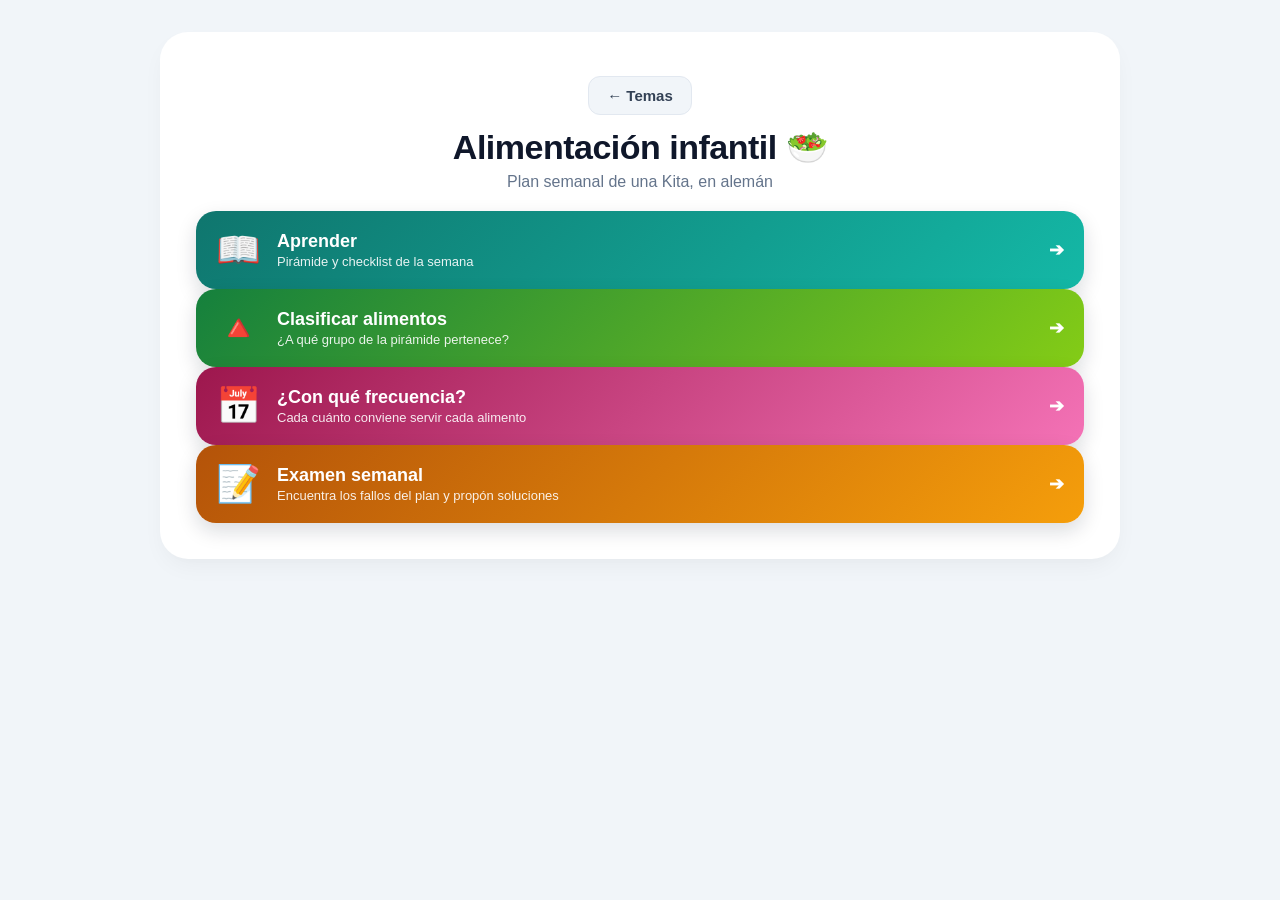
==== alimentacion.html @ 93003b08 "Alimentación infantil: plan semanal con platos mixtos, examen de sustitución, pirámide con ejemplos," ====
<!DOCTYPE html>
<html lang="es">
<head>
  <meta charset="UTF-8">
  <meta name="viewport" content="width=device-width, initial-scale=1.0, maximum-scale=1.0, user-scalable=no">
  <meta name="referrer" content="no-referrer">
  <meta name="apple-mobile-web-app-capable" content="yes">
  <meta name="apple-mobile-web-app-status-bar-style" content="default">
  <meta name="apple-mobile-web-app-title" content="Estudio">
  <title>Estudio · Alimentación infantil</title>
  <link rel="stylesheet" href="css/styles.css?v=3">
  <link rel="stylesheet" href="css/desktop.css?v=3">
  <link rel="stylesheet" href="temas/alimentacion/alimentacion.css?v=7">
</head>
<body>
  <div class="card">

    <!-- MENÚ DEL TEMA -->
    <div id="foodMenu">
      <div class="menu-header">
        <a href="index.html" class="btn-back" style="display: inline-block; margin-bottom: 12px; text-decoration: none;">← Temas</a>
        <h1>Alimentación infantil 🥗</h1>
        <p>Plan semanal de una Kita, en alemán</p>
      </div>

      <div id="foodChooser">
        <button class="study-choice choice-learn" onclick="startFoodGame('aprender')">
          <span class="choice-icon">📖</span>
          <span class="choice-text">
            <strong>Aprender</strong>
            <small>Pirámide y checklist de la semana</small>
          </span>
          <span class="choice-arrow">➔</span>
        </button>
        <button class="study-choice choice-classify" onclick="startFoodGame('clasificar')">
          <span class="choice-icon">🔺</span>
          <span class="choice-text">
            <strong>Clasificar alimentos</strong>
            <small>¿A qué grupo de la pirámide pertenece?</small>
          </span>
          <span class="choice-arrow">➔</span>
        </button>
        <button class="study-choice choice-freq" onclick="startFoodGame('frecuencia')">
          <span class="choice-icon">📅</span>
          <span class="choice-text">
            <strong>¿Con qué frecuencia?</strong>
            <small>Cada cuánto conviene servir cada alimento</small>
          </span>
          <span class="choice-arrow">➔</span>
        </button>        <button class="study-choice choice-exam" onclick="startFoodGame('examen')">
          <span class="choice-icon">📝</span>
          <span class="choice-text">
            <strong>Examen semanal</strong>
            <small>Encuentra los fallos del plan y propón soluciones</small>
          </span>
          <span class="choice-arrow">➔</span>
        </button>
      </div>
    </div>

    <!-- APRENDER -->
    <div id="foodAprender" style="display: none;">
      <div class="nav-header">
        <button class="btn-back" onclick="showFoodMenu()">← Menú</button>
        <strong style="color:#0f172a; font-size:15px;">📖 Aprender</strong>
        <span style="width: 60px;"></span>
      </div>
      <div id="learnArea"></div>
    </div>

    <!-- CLASIFICAR -->
    <div id="foodClasificar" style="display: none;">
      <div class="nav-header">
        <button class="btn-back" onclick="showFoodMenu()">← Menú</button>
        <strong style="color:#0f172a; font-size:15px;">🔺 Clasificar alimentos</strong>
        <button class="btn-secondary" style="padding: 6px 10px;" onclick="startClassify()">🔄</button>
      </div>
      <div id="classifyArea"></div>
    </div>

    <!-- FRECUENCIA -->
    <div id="foodFrecuencia" style="display: none;">
      <div class="nav-header">
        <button class="btn-back" onclick="showFoodMenu()">← Menú</button>
        <strong style="color:#0f172a; font-size:15px;">📅 ¿Con qué frecuencia?</strong>
        <span style="width: 60px;"></span>
      </div>
      <div id="freqArea"></div>
    </div>
    <!-- EXAMEN -->
    <div id="foodExamen" style="display: none;">
      <div class="nav-header">
        <button class="btn-back" onclick="showFoodMenu()">← Menú</button>
        <strong style="color:#0f172a; font-size:15px;">📝 Examen semanal</strong>
        <span style="width: 60px;"></span>
      </div>
      <div id="examArea"></div>
    </div>

  </div>

  <script src="js/utils.js?v=1"></script>
  <script src="temas/alimentacion/data.js?v=10"></script>
  <script src="temas/alimentacion/alimentacion.js?v=8"></script>
</body>
</html>
---- css/styles.css ----
* { box-sizing: border-box; }
body { 
  font-family: -apple-system, BlinkMacSystemFont, "SF Pro Text", "Segoe UI", Roboto, sans-serif; 
  margin: 0; 
  padding: 16px 12px; 
  background: #f1f5f9; 
  color: #1e293b;
  -webkit-tap-highlight-color: transparent; 
}

.card { 
  background: #ffffff; 
  padding: 20px; 
  border-radius: 24px; 
  box-shadow: 0 10px 25px -5px rgba(0, 0, 0, 0.05), 0 8px 10px -6px rgba(0, 0, 0, 0.01); 
  max-width: 600px; 
  margin: 0 auto; 
}

/* =========================================
   MENÚ PRINCIPAL (TARJETAS DE COLOR CLICABLES)
   ========================================= */
.menu-header {
  text-align: center;
  padding: 8px 0 20px 0;
}
.menu-header h1 {
  font-size: 24px;
  font-weight: 800;
  margin: 0 0 6px 0;
  letter-spacing: -0.5px;
  color: #0f172a;
}
.menu-header p {
  font-size: 14px;
  color: #64748b;
  margin: 0;
}

.menu-options {
  display: flex;
  flex-direction: column;
  gap: 16px;
}

/* Base de tarjeta clicable */
.mode-card {
  border-radius: 20px;
  padding: 20px;
  cursor: pointer;
  transition: all 0.2s cubic-bezier(0.4, 0, 0.2, 1);
  display: flex;
  flex-direction: column;
  gap: 12px;
  color: #ffffff;
  position: relative;
  overflow: hidden;
}

.mode-card:hover {
  transform: translateY(-2px);
}

.mode-card:active {
  transform: scale(0.97);
}

/* 1. Tarjeta Test: Azul Profundo */
.mode-card.card-quiz {
  background: linear-gradient(135deg, #1d4ed8 0%, #2563eb 100%);
  box-shadow: 0 8px 20px rgba(37, 99, 235, 0.30);
}
.mode-card.card-quiz .card-top-tag {
  color: #bfdbfe;
  background: rgba(255, 255, 255, 0.15);
}
.mode-card.card-quiz .card-action-bar {
  background: rgba(0, 0, 0, 0.15);
}

/* 2. Tarjeta Estudio: Verde Esmeralda */
.mode-card.card-study {
  background: linear-gradient(135deg, #15803d 0%, #16a34a 100%);
  box-shadow: 0 8px 20px rgba(22, 163, 74, 0.30);
}
.mode-card.card-study .card-top-tag {
  color: #bbf7d0;
  background: rgba(255, 255, 255, 0.15);
}
.mode-card.card-study .card-action-bar {
  background: rgba(0, 0, 0, 0.15);
}

/* Detalles internos de la tarjeta */
.card-top-tag {
  align-self: flex-start;
  font-size: 10px;
  font-weight: 800;
  letter-spacing: 0.8px;
  padding: 4px 8px;
  border-radius: 6px;
}

.card-main-content {
  display: flex;
  align-items: center;
  gap: 16px;
}

.card-huge-icon {
  font-size: 38px;
  line-height: 1;
  flex-shrink: 0;
}

.card-headings h2 {
  font-size: 20px;
  font-weight: 800;
  margin: 0 0 4px 0;
  color: #ffffff;
}

.card-headings p {
  font-size: 13px;
  line-height: 1.4;
  margin: 0;
  opacity: 0.92;
}

.card-action-bar {
  display: flex;
  align-items: center;
  justify-content: space-between;
  font-size: 13px;
  font-weight: 700;
  padding: 8px 12px;
  border-radius: 10px;
  margin-top: 4px;
}

.action-arrow {
  font-size: 16px;
  transition: transform 0.2s;
}

.mode-card:hover .action-arrow {
  transform: translateX(4px);
}

.menu-badge-footer {
  text-align: center;
  font-size: 12px;
  font-weight: 600;
  color: #94a3b8;
  margin-top: 24px;
}

/* =========================================
   BARRA SUPERIOR (HEADER INTERNO)
   ========================================= */
.nav-header {
  display: flex;
  align-items: center;
  justify-content: space-between;
  margin-bottom: 12px;
}

.btn-back {
  background: #f1f5f9;
  border: 1px solid #e2e8f0;
  color: #334155;
  padding: 8px 14px;
  border-radius: 12px;
  font-size: 13px;
  font-weight: 700;
  cursor: pointer;
  transition: all 0.15s;
}
.btn-back:active {
  transform: scale(0.95);
  background: #e2e8f0;
}

.quiz-filter {
  display: flex;
  flex-wrap: wrap;
  gap: 6px;
  margin: 0 0 12px 0;
}
.quiz-filter button {
  flex: 1 1 auto;
  padding: 8px 6px;
  border: 1px solid #e2e8f0;
  border-radius: 12px;
  background: #f8fafc;
  color: #475569;
  font-size: 13px;
  font-weight: 700;
  cursor: pointer;
}
.quiz-filter button.active {
  background: #2563eb;
  border-color: #2563eb;
  color: #ffffff;
}

/* =========================================
   ESTADÍSTICAS
   ========================================= */
/* Tarjetas de tema (pantalla inicial "Estudio") */
a.mode-card {
  text-decoration: none;
}
.mode-card.card-tema-aves {
  background: linear-gradient(135deg, #1d4ed8 0%, #16a34a 100%);
  box-shadow: 0 8px 20px rgba(37, 99, 235, 0.30);
}
.mode-card.card-tema-aves .card-top-tag {
  color: #dbeafe;
  background: rgba(255, 255, 255, 0.15);
}
.mode-card.card-tema-aves .card-action-bar {
  background: rgba(0, 0, 0, 0.15);
}
.mode-card.card-tema-cuerpo {
  background: linear-gradient(135deg, #9f1239 0%, #e11d48 100%);
  box-shadow: 0 8px 20px rgba(225, 29, 72, 0.30);
}
.mode-card.card-tema-cuerpo .card-top-tag {
  color: #ffe4e6;
  background: rgba(255, 255, 255, 0.15);
}
.mode-card.card-tema-cuerpo .card-action-bar {
  background: rgba(0, 0, 0, 0.15);
}
.mode-card.card-tema-comida {
  background: linear-gradient(135deg, #b45309 0%, #f59e0b 100%);
  box-shadow: 0 8px 20px rgba(245, 158, 11, 0.30);
}
.mode-card.card-tema-comida .card-top-tag {
  color: #fef3c7;
  background: rgba(255, 255, 255, 0.15);
}
.mode-card.card-tema-comida .card-action-bar {
  background: rgba(0, 0, 0, 0.15);
}

.mode-card.card-exam5 {
  background: linear-gradient(135deg, #c2410c 0%, #f97316 100%);
  box-shadow: 0 8px 20px rgba(249, 115, 22, 0.30);
}
.mode-card.card-exam5 .card-top-tag {
  color: #ffedd5;
  background: rgba(255, 255, 255, 0.15);
}
.mode-card.card-exam5 .card-action-bar {
  background: rgba(0, 0, 0, 0.15);
}
.mode-card.card-stats {
  background: linear-gradient(135deg, #0f766e 0%, #14b8a6 100%);
  box-shadow: 0 8px 20px rgba(20, 184, 166, 0.30);
}
.mode-card.card-stats .card-top-tag {
  color: #ccfbf1;
  background: rgba(255, 255, 255, 0.15);
}
.mode-card.card-stats .card-action-bar {
  background: rgba(0, 0, 0, 0.15);
}
.stat-cards {
  display: grid;
  grid-template-columns: repeat(2, 1fr);
  gap: 10px;
  margin-bottom: 14px;
}
.stat-card {
  background: #ffffff;
  border: 1px solid #e2e8f0;
  border-radius: 14px;
  padding: 12px;
  text-align: center;
}
.stat-card strong {
  display: block;
  font-size: 22px;
  color: #0f172a;
}
.stat-card span {
  font-size: 12px;
  font-weight: 700;
  color: #64748b;
}
.stats-section {
  background: #ffffff;
  border: 1px solid #e2e8f0;
  border-radius: 16px;
  padding: 14px;
  margin-bottom: 14px;
}
.stats-section h3 {
  margin: 0 0 10px 0;
  font-size: 15px;
  color: #0f172a;
}
.stats-empty {
  text-align: center;
  font-size: 14px;
  color: #64748b;
  padding: 16px;
}
.bar-row {
  display: flex;
  align-items: center;
  gap: 8px;
  margin-bottom: 6px;
  font-size: 13px;
}
.bar-label {
  flex: 0 0 120px;
  color: #334155;
  font-weight: 600;
  overflow: hidden;
  text-overflow: ellipsis;
  white-space: nowrap;
}
.bar-track {
  flex: 1;
  height: 12px;
  background: #e2e8f0;
  border-radius: 6px;
  overflow: hidden;
}
.bar-fill {
  height: 100%;
  border-radius: 6px;
}
.bar-fill.good { background: #16a34a; }
.bar-fill.warn { background: #d97706; }
.bar-fill.bad { background: #dc2626; }
.bar-value {
  flex: 0 0 110px;
  text-align: right;
  font-size: 12px;
  font-weight: 700;
  color: #475569;
}
.days-chart {
  display: flex;
  align-items: flex-end;
  gap: 4px;
  height: 120px;
}
.day-col {
  flex: 1;
  height: 100%;
  display: flex;
  flex-direction: column;
  justify-content: flex-end;
  align-items: center;
}
.day-bar {
  width: 100%;
  background: #3b82f6;
  border-radius: 6px 6px 0 0;
}
.day-label {
  font-size: 10px;
  color: #64748b;
  margin-top: 4px;
}

/* =========================================
   JUEGOS (unir y ¿Quién es?)
   ========================================= */
.mode-card.card-game {
  background: linear-gradient(135deg, #7c3aed 0%, #8b5cf6 100%);
  box-shadow: 0 8px 20px rgba(124, 58, 237, 0.30);
}
.mode-card.card-game .card-top-tag {
  color: #ddd6fe;
  background: rgba(255, 255, 255, 0.15);
}
.mode-card.card-game .card-action-bar {
  background: rgba(0, 0, 0, 0.15);
}
.game-tabs {
  display: flex;
  gap: 8px;
  margin-bottom: 10px;
}
.game-tabs button {
  flex: 1;
  padding: 10px;
  border: 1px solid #e2e8f0;
  border-radius: 12px;
  background: #f8fafc;
  color: #475569;
  font-size: 14px;
  font-weight: 700;
  cursor: pointer;
}
.game-tabs button.active {
  background: #0f172a;
  border-color: #0f172a;
  color: #ffffff;
}
.game-status {
  font-size: 13px;
  font-weight: 700;
  color: #64748b;
  margin: 10px 0;
  text-align: center;
}
/* Móvil: fotos y nombres uno debajo de otro, a todo el ancho */
.match-grid {
  display: grid;
  grid-template-columns: 1fr;
  gap: 12px;
  align-items: start;
}
.match-col.match-names {
  display: grid;
  grid-template-columns: 1fr 1fr;
  gap: 8px;
}
.match-col {
  display: flex;
  flex-direction: column;
  gap: 8px;
}
/* Fotos en cuadrícula de 2 columnas x 3 filas (ronda de 6 parejas) */
.match-col.match-photos {
  display: grid;
  grid-template-columns: repeat(2, 1fr);
  gap: 8px;
}
.match-card {
  display: flex;
  flex-direction: column;
  gap: 4px;
  padding: 6px;
  border: 2px solid #e2e8f0;
  border-radius: 14px;
  background: #ffffff;
  text-align: left;
  cursor: pointer;
  transition: border-color 0.15s, background 0.15s;
}
.match-card img {
  width: 100%;
  height: auto;
  aspect-ratio: 1 / 1;
  object-fit: cover;
  border-radius: 10px;
  display: block;
}
.match-card.match-name {
  justify-content: center;
  min-height: 56px;
  padding: 10px;
}
.match-card.selected {
  border-color: #2563eb;
  box-shadow: 0 0 0 3px rgba(37, 99, 235, 0.2);
}
.match-card.wrong {
  border-color: #dc2626;
  background: #fef2f2;
}
.match-card.done {
  border-color: #16a34a;
  background: #f0fdf4;
  opacity: 0.6;
}
.match-card:disabled {
  cursor: default;
}
.game-result {
  text-align: center;
  font-size: 16px;
  font-weight: 800;
  color: #15803d;
  margin: 16px 0 10px;
}
.who-clue {
  background: #eff6ff;
  border-radius: 14px;
  padding: 12px;
  font-size: 15px;
  line-height: 1.4;
  color: #1e3a8a;
  margin: 8px 0 12px;
}
.who-options {
  display: flex;
  flex-direction: column;
  gap: 8px;
}
.who-option {
  padding: 12px;
  border: 2px solid #e2e8f0;
  border-radius: 14px;
  background: #ffffff;
  text-align: left;
  cursor: pointer;
}
.who-option:disabled {
  cursor: default;
}
.who-option.correct {
  border-color: #16a34a;
  background: #f0fdf4;
}
.who-option.wrong {
  border-color: #dc2626;
  background: #fef2f2;
}
.who-feedback {
  margin: 12px 0 6px;
  text-align: center;
  font-weight: bold;
}
.who-photo {
  display: block;
  width: 100%;
  max-width: 260px;
  aspect-ratio: 1 / 1;
  object-fit: cover;
  border-radius: 14px;
  margin: 0 auto 10px;
}
.who-source {
  text-align: center;
  margin-bottom: 10px;
}
.who-photos-pair {
  display: grid;
  grid-template-columns: 1fr 1fr;
  gap: 10px;
  margin-bottom: 10px;
}
.who-photo-card {
  text-align: center;
  margin-bottom: 10px;
}
.who-photo-label {
  font-size: 13px;
  font-weight: 700;
  color: #334155;
  margin-bottom: 6px;
}
.who-photo-actions {
  text-align: center;
  margin-top: 6px;
}
.who-photo-loading {
  text-align: center;
  font-size: 13px;
  color: #64748b;
  margin: 8px 0 12px;
}
.who-mnemo {
  font-size: 13px;
  color: #64748b;
  margin-bottom: 12px;
}

.session-stat {
  font-size: 13px;
  font-weight: 700;
  color: #64748b;
}

/* =========================================
   PANTALLA DE TEST
   ========================================= */
.progress-bar-bg { 
  width: 100%; 
  height: 6px; 
  background: #e2e8f0; 
  border-radius: 99px; 
  overflow: hidden; 
  margin-bottom: 16px; 
}
.progress-bar-fill { 
  height: 100%; 
  background: #2563eb; 
  width: 0%; 
  transition: width 0.3s ease; 
}

.type-pill { 
  display: inline-block; 
  padding: 5px 12px; 
  border-radius: 99px; 
  font-size: 12px; 
  font-weight: 700; 
  margin-bottom: 8px; 
}

.img-box { 
  height: 280px; 
  display: flex; 
  align-items: center; 
  justify-content: center; 
  background: #f8fafc; 
  border: 1px solid #e2e8f0;
  border-radius: 16px; 
  overflow: hidden; 
  margin-bottom: 8px; 
}
img.quiz-img { 
  max-width: 100%; 
  max-height: 280px; 
  object-fit: contain; 
}
.photo-counter { 
  font-size: 12px; 
  color: #94a3b8; 
  margin-bottom: 14px; 
  min-height: 16px; 
  text-align: center; 
}

.input-container { 
  display: flex; 
  gap: 8px; 
  margin-bottom: 12px; 
}
.input-text { 
  flex: 1; 
  font-size: 16px; 
  padding: 14px 16px; 
  border: 2px solid #e2e8f0; 
  border-radius: 14px; 
  outline: none; 
  background: #f8fafc;
  transition: border-color 0.2s;
}
.input-text:focus { 
  border-color: #2563eb; 
  background: #ffffff;
}

.btn-primary { 
  font-size: 15px; 
  font-weight: 700;
  padding: 14px 20px; 
  background: #2563eb; 
  color: white; 
  border: none; 
  border-radius: 14px; 
  cursor: pointer; 
  box-shadow: 0 4px 12px rgba(37, 99, 235, 0.25);
  transition: all 0.15s ease;
}
.btn-primary:active {
  transform: scale(0.96);
  background: #1d4ed8;
}

.btn-secondary {
  font-size: 14px;
  font-weight: 600;
  padding: 12px 16px;
  background: #f8fafc;
  color: #334155;
  border: 1px solid #cbd5e1;
  border-radius: 14px;
  cursor: pointer;
  transition: all 0.15s;
}
.btn-secondary:active {
  background: #e2e8f0;
  transform: scale(0.96);
}

.btn-action-row { 
  display: flex; 
  gap: 10px; 
  margin-top: 14px; 
}
.btn-action-row button { 
  flex: 1; 
}

#feedback { 
  margin-top: 10px; 
  font-size: 16px; 
  min-height: 24px; 
  text-align: center; 
}
.hint-box { 
  font-size: 13px; 
  color: #334155; 
  margin-top: 12px; 
  background: #f8fafc; 
  padding: 14px; 
  border-radius: 14px; 
  border-left: 4px solid #2563eb; 
  display: none; 
  line-height: 1.4;
}

/* =========================================
   PANTALLA DE REPASO COMPARATIVO
   ========================================= */
.study-group { 
  margin-bottom: 22px; 
  background: #ffffff; 
  border: 1px solid #e2e8f0; 
  border-radius: 16px; 
  padding: 14px; 
  box-shadow: 0 2px 6px rgba(0,0,0,0.02);
}
.group-title { 
  font-size: 15px; 
  font-weight: 800; 
  color: #0f172a; 
  margin: 0 0 12px 0; 
  display: flex; 
  align-items: center; 
  justify-content: space-between; 
}
.study-toolbar {
  display: flex;
  gap: 8px;
  margin: 0 0 14px 0;
}
.study-group > summary {
  list-style: none;
  cursor: pointer;
}
.study-group > summary::-webkit-details-marker {
  display: none;
}
.study-group:not([open]) > summary {
  margin-bottom: 0;
}
.group-meta {
  display: flex;
  align-items: center;
  gap: 8px;
  font-size: 12px;
  color: #64748b;
  font-weight: normal;
}
.group-chevron {
  display: inline-block;
  font-size: 14px;
  transition: transform 0.2s;
}
.study-group[open] .group-chevron {
  transform: rotate(180deg);
}
.table-container {
  overflow-x: auto;
  -webkit-overflow-scrolling: touch; 
}
table.comp-table { 
  width: 100%; 
  border-collapse: collapse; 
  font-size: 13px; 
}
table.comp-table th { 
  background: #f8fafc; 
  padding: 8px 10px; 
  font-weight: 700; 
  color: #475569; 
  border-bottom: 2px solid #e2e8f0; 
  text-align: left;
}
table.comp-table td { 
  padding: 10px; 
  border-bottom: 1px solid #f1f5f9; 
  vertical-align: middle; 
}

.img-thumb-container { 
  position: relative; 
  width: 68px; 
  height: 68px; 
  cursor: pointer; 
  border-radius: 12px; 
  overflow: hidden; 
  background: #e2e8f0; 
  flex-shrink: 0; 
}
.cell-img { 
  width: 100%; 
  height: 100%; 
  object-fit: cover; 
  display: block; 
}
.zoom-hint { 
  position: absolute; 
  right: 3px; 
  bottom: 3px; 
  background: rgba(0,0,0,0.5); 
  color: white; 
  border-radius: 6px; 
  font-size: 10px; 
  padding: 2px 4px; 
  pointer-events: none; 
}

.species-de { font-weight: 800; color: #0f172a; font-size: 14px; }
.species-es { color: #64748b; font-size: 12px; }
.diff-trait { color: #0369a1; font-weight: 600; line-height: 1.35; }

/* MODAL LIGHTBOX */
.modal { 
  display: none; 
  position: fixed; 
  z-index: 9999; 
  left: 0; 
  top: 0; 
  width: 100%; 
  height: 100%; 
  background: rgba(15, 23, 42, 0.92); 
  flex-direction: column; 
  align-items: center; 
  justify-content: center; 
  padding: 20px; 
}
.modal-content { 
  max-width: 95%; 
  max-height: 75vh; 
  border-radius: 16px; 
  object-fit: contain; 
}
.modal-caption { 
  color: white; 
  margin-top: 14px; 
  font-size: 15px; 
  font-weight: 600; 
  text-align: center; 
}
.modal-close { 
  position: absolute; 
  top: 16px; 
  right: 20px; 
  color: white; 
  font-size: 32px; 
  cursor: pointer; 
}
---- css/desktop.css ----
/* =========================================
   AJUSTES PARA ORDENADOR Y TABLETS GRANDES
   (los estilos base de styles.css siguen siendo para móvil)
   ========================================= */
/* Selector de sección en el modo repaso */
#studyChooser {
  display: flex;
  flex-direction: column;
  gap: 14px;
  margin-top: 8px;
}
.study-choice {
  display: flex;
  align-items: center;
  gap: 16px;
  width: 100%;
  padding: 20px;
  border: none;
  border-radius: 20px;
  color: #ffffff;
  text-align: left;
  cursor: pointer;
  transition: transform 0.15s ease;
  box-shadow: 0 8px 20px rgba(15, 23, 42, 0.15);
}
.study-choice:active {
  transform: scale(0.98);
}
.study-choice.choice-bird {
  background: linear-gradient(135deg, #1d4ed8 0%, #2563eb 100%);
}
.study-choice.choice-match {
  background: linear-gradient(135deg, #7c3aed 0%, #8b5cf6 100%);
}
.study-choice.choice-who {
  background: linear-gradient(135deg, #c2410c 0%, #f97316 100%);
}
.study-choice.choice-plant {
  background: linear-gradient(135deg, #15803d 0%, #16a34a 100%);
}
.choice-icon {
  font-size: 36px;
  line-height: 1;
  flex-shrink: 0;
}
.choice-text {
  display: flex;
  flex-direction: column;
  flex: 1;
}
.choice-text strong {
  font-size: 18px;
  font-weight: 800;
}
.choice-text small {
  font-size: 13px;
  opacity: 0.9;
  margin-top: 2px;
}
.choice-arrow {
  font-size: 18px;
  font-weight: 700;
}
.study-back {
  margin-bottom: 14px;
}

/* Títulos de sección en el modo repaso (Aves / Árboles y arbustos) */
.study-section-title {
  font-size: 18px;
  font-weight: 800;
  color: #0f172a;
  margin: 20px 0 12px 0;
  padding-bottom: 6px;
  border-bottom: 2px solid #e2e8f0;
}
.study-section-title:first-of-type {
  margin-top: 0;
}

@media (min-width: 768px) {
  .study-section-title {
    font-size: 22px;
    margin: 28px 0 14px 0;
  }

  body {
    padding: 32px 24px;
  }

  .card {
    max-width: 960px;
    padding: 36px;
    border-radius: 28px;
  }

  /* MENÚ PRINCIPAL */
  .menu-header h1 {
    font-size: 34px;
  }
  .menu-header p {
    font-size: 16px;
  }
  .menu-options {
    display: grid;
    grid-template-columns: repeat(2, 1fr);
    gap: 24px;
  }
  .mode-card {
    flex: 1;
    padding: 28px;
  }
  .card-headings h2 {
    font-size: 24px;
  }
  .card-headings p {
    font-size: 15px;
  }
  .card-huge-icon {
    font-size: 48px;
  }
  .card-action-bar {
    font-size: 15px;
  }
  .menu-badge-footer {
    font-size: 13px;
  }

  /* BARRAS Y CABECERAS */
  .nav-header {
    margin-bottom: 18px;
  }
  .session-stat {
    font-size: 15px;
  }
  .btn-back {
    font-size: 15px;
    padding: 10px 18px;
  }

  /* MODO EXAMEN */
  .img-box {
    height: 460px;
    margin-bottom: 12px;
  }
  img.quiz-img {
    max-height: 440px;
  }
  .input-text {
    font-size: 18px;
    padding: 16px 20px;
  }
  .btn-primary {
    font-size: 16px;
    padding: 16px 28px;
  }
  .btn-secondary {
    font-size: 15px;
    padding: 14px 20px;
  }
  #feedback {
    font-size: 18px;
  }
  .hint-box {
    font-size: 15px;
    padding: 18px;
  }
  .type-pill {
    font-size: 13px;
  }

  /* MODO REPASO */
  .study-group {
    padding: 20px;
    margin-bottom: 26px;
  }
  .group-title {
    font-size: 17px;
    margin-bottom: 16px;
  }
  table.comp-table {
    font-size: 15px;
  }
  table.comp-table th {
    font-size: 14px;
    padding: 10px 14px;
  }
  table.comp-table td {
    padding: 14px;
  }
  .img-thumb-container {
    width: 110px;
    height: 110px;
  }
  .species-de {
    font-size: 17px;
  }
  .species-es {
    font-size: 14px;
  }
  .diff-trait {
    font-size: 15px;
  }
  .study-group td div[style*="font-size: 11px"],
  .study-group td div[style*="font-size:11px"] {
    font-size: 13px !important;
  }

  /* JUEGO DE UNIR: fotos a la izquierda y nombres a la derecha */
  .match-grid {
    grid-template-columns: 3fr 2fr;
  }
  .match-col.match-names {
    display: flex;
    flex-direction: column;
  }

  /* LIGHTBOX */
  .modal-content {
    max-height: 80vh;
  }
  .modal-caption {
    font-size: 17px;
  }
}
---- temas/alimentacion/alimentacion.css ----
/* ===== Alimentación infantil: plan semanal ===== */

/* Botones del menú */
.study-choice.choice-learn { background: linear-gradient(135deg, #0f766e 0%, #14b8a6 100%); }
.study-choice.choice-classify { background: linear-gradient(135deg, #15803d 0%, #84cc16 100%); }
.study-choice.choice-freq { background: linear-gradient(135deg, #9d174d 0%, #f472b6 100%); }
.study-choice.choice-exam { background: linear-gradient(135deg, #b45309 0%, #f59e0b 100%); }

.food-title {
  font-size: 15px;
  color: #0f172a;
  margin: 14px 0 6px;
}
.learn-list {
  font-size: 14px;
  line-height: 1.5;
  margin: 0 0 8px 20px;
}
.learn-list small { color: #64748b; }

.food-hint {
  font-size: 13px;
  color: #64748b;
  text-align: center;
  margin: 8px 0;
}

/* Tabla del plan semanal */
.plan-table {
  width: 100%;
  border-collapse: collapse;
  font-size: 12px;
  margin: 8px 0 12px;
}
.plan-table th,
.plan-table td {
  border: 1px solid #e2e8f0;
  padding: 5px;
  text-align: left;
  vertical-align: top;
}
.plan-table th {
  background: #f1f5f9;
  color: #0f172a;
}
.plan-table small { color: #64748b; }

/* Juego clasificar */
.food-card {
  text-align: center;
  font-size: 22px;
  padding: 18px;
  margin: 10px 0;
  border-radius: 14px;
  background: #f8fafc;
  border: 2px solid #e2e8f0;
}
.group-grid {
  display: grid;
  grid-template-columns: 1fr 1fr;
  gap: 8px;
  margin-bottom: 12px;
}
.group-btn {
  padding: 10px 8px;
  border: 2px solid #cbd5e1;
  border-radius: 10px;
  background: #ffffff;
  font-size: 13px;
  font-weight: 600;
  color: #0f172a;
  text-align: left;
  cursor: pointer;
}
.group-btn small {
  display: block;
  font-weight: 400;
  color: #64748b;
}
.group-btn:disabled {
  opacity: 0.6;
  cursor: default;
}

/* Resumen */
.summary-box {
  text-align: center;
  padding: 12px;
  margin: 12px 0;
  border-radius: 12px;
  font-size: 14px;
  line-height: 1.6;
}
.summary-box.pass {
  background: #dcfce7;
  color: #166534;
}
.summary-box.fail {
  background: #fee2e2;
  color: #991b1b;
}

/* Examen: celdas del plan y catálogo de sustitutos */
.plan-table td.clickable { cursor: pointer; }
.plan-table td.clickable:hover { background: #f8fafc; }
.plan-table td.cell-remove {
  background: #fee2e2;
  box-shadow: inset 0 0 0 2px #dc2626;
}
.plan-table td.cell-remove { color: #7f1d1d; }
.plan-table td.cell-new {
  background: #dcfce7;
  box-shadow: inset 0 0 0 2px #16a34a;
}
.plan-table td em { color: #64748b; font-size: 11px; }

.food-msg {
  font-size: 13px;
  color: #991b1b;
  background: #fee2e2;
  border-radius: 8px;
  padding: 8px 10px;
  margin: 8px 0;
}

.catalog-tools { margin: 10px 0 6px; }
.cat-tabs {
  display: flex;
  flex-wrap: wrap;
  gap: 6px;
  margin-bottom: 8px;
}
.cat-tab {
  padding: 6px 12px;
  border: 2px solid #cbd5e1;
  border-radius: 999px;
  background: #ffffff;
  font-size: 13px;
  font-weight: 600;
  color: #334155;
  cursor: pointer;
}
.cat-tab.active {
  background: #b45309;
  border-color: #b45309;
  color: #ffffff;
}
.cat-search {
  width: 100%;
  box-sizing: border-box;
  padding: 8px 10px;
  border: 2px solid #cbd5e1;
  border-radius: 10px;
  font-size: 14px;
}
.cat-list {
  max-height: 360px;
  overflow-y: auto;
  border: 1px solid #e2e8f0;
  border-radius: 10px;
  margin: 8px 0 12px;
}
.cat-item {
  display: block;
  width: 100%;
  text-align: left;
  padding: 8px 10px;
  border: none;
  border-bottom: 1px solid #f1f5f9;
  background: #ffffff;
  font-size: 14px;
  color: #0f172a;
  cursor: pointer;
}
.cat-item:hover { background: #fffbeb; }
.cat-item small {
  display: block;
  color: #64748b;
  font-size: 12px;
}
.cat-item.picked {
  background: #dcfce7;
}

.btn-action-row button:disabled {
  opacity: 0.45;
  cursor: not-allowed;
}

/* Pirámide alimentaria */
.pyramid {
  display: flex;
  flex-direction: column;
  align-items: center;
  gap: 6px;
  margin: 10px 0 14px;
}
.pyr-level {
  display: flex;
  gap: 6px;
}
.pyr-group {
  flex: 1;
  border: 2px solid;
  border-radius: 10px;
  padding: 8px 8px 6px;
  text-align: center;
  font-size: 13px;
  color: #0f172a;
}
.pyr-group strong { display: block; font-size: 13px; }
.pyr-group > small { display: block; color: #475569; font-size: 11px; margin-bottom: 6px; }
.pyr-chips {
  display: flex;
  flex-wrap: wrap;
  justify-content: center;
  gap: 4px;
}
.pyr-chip {
  background: rgba(255, 255, 255, 0.75);
  border-radius: 999px;
  padding: 2px 8px;
  font-size: 12px;
  color: #0f172a;
}
.pyr-chip small { color: #64748b; font-size: 11px; }
.pyr-more { background: transparent; border: 1px dashed #94a3b8; color: #475569; font-style: italic; }

.pyr-extras { background: #fee2e2; border-color: #f87171; }
.pyr-oele { background: #fef9c3; border-color: #facc15; }
.pyr-milch { background: #e0f2fe; border-color: #38bdf8; }
.pyr-protein { background: #ffe4e6; border-color: #fb7185; }
.pyr-getreide { background: #ffedd5; border-color: #fb923c; }
.pyr-obst { background: #dcfce7; border-color: #22c55e; }
.pyr-getraenke { background: #dbeafe; border-color: #3b82f6; }
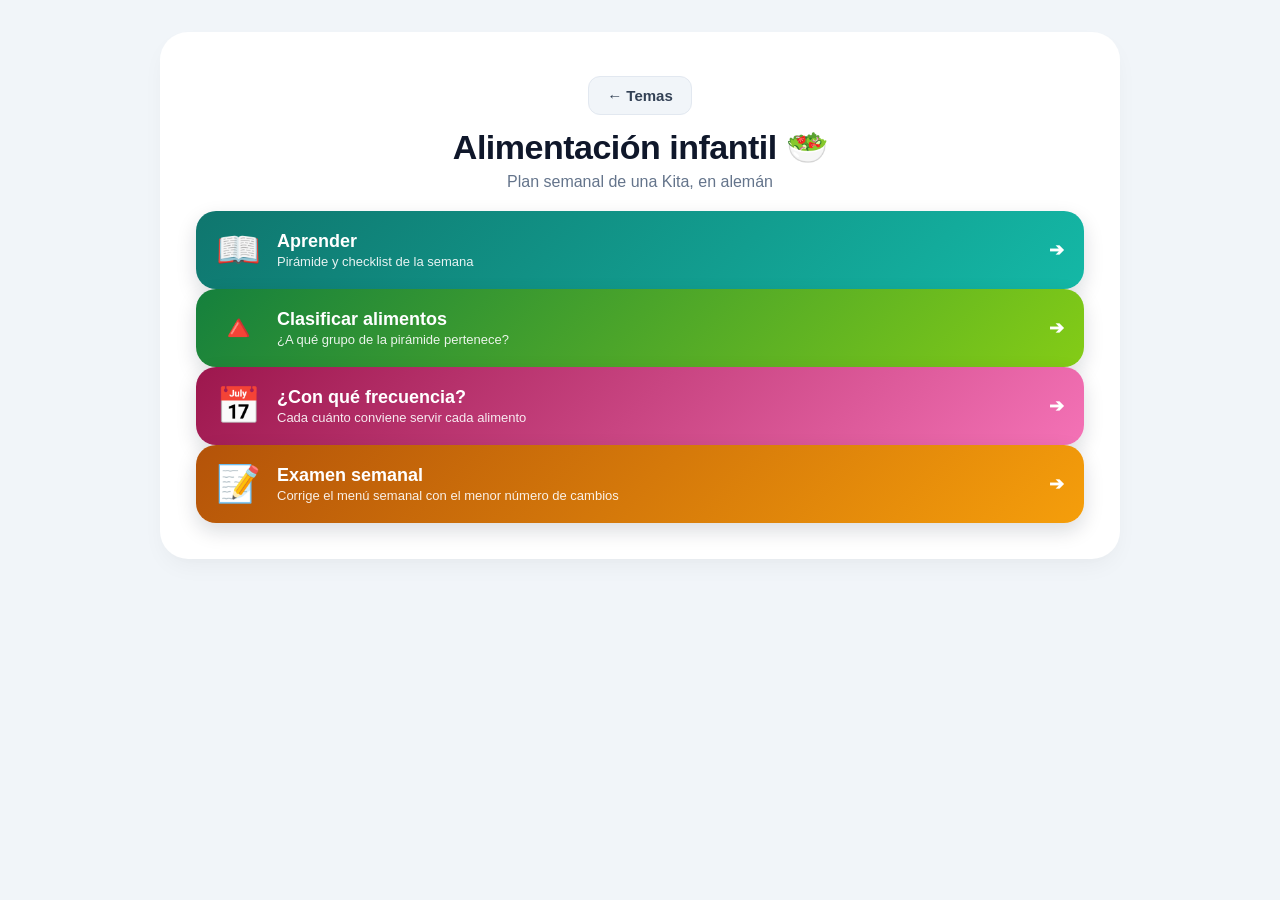
==== commit a3bb6337: "Alimentación infantil: examen con menú semanal tipo Speisenplan (platos sencillos, 3 fallos, puntuac" ====
--- a/alimentacion.html
+++ b/alimentacion.html
@@ -10,7 +10,7 @@
   <title>Estudio · Alimentación infantil</title>
   <link rel="stylesheet" href="css/styles.css?v=3">
   <link rel="stylesheet" href="css/desktop.css?v=3">
-  <link rel="stylesheet" href="temas/alimentacion/alimentacion.css?v=7">
+  <link rel="stylesheet" href="temas/alimentacion/alimentacion.css?v=8">
 </head>
 <body>
   <div class="card">
@@ -51,7 +51,7 @@
           <span class="choice-icon">📝</span>
           <span class="choice-text">
             <strong>Examen semanal</strong>
-            <small>Encuentra los fallos del plan y propón soluciones</small>
+            <small>Corrige el menú semanal con el menor número de cambios</small>
           </span>
           <span class="choice-arrow">➔</span>
         </button>
@@ -100,7 +100,7 @@
   </div>
 
   <script src="js/utils.js?v=1"></script>
-  <script src="temas/alimentacion/data.js?v=10"></script>
-  <script src="temas/alimentacion/alimentacion.js?v=8"></script>
+  <script src="temas/alimentacion/data.js?v=12"></script>
+  <script src="temas/alimentacion/alimentacion.js?v=10"></script>
 </body>
 </html>
--- a/temas/alimentacion/alimentacion.css
+++ b/temas/alimentacion/alimentacion.css
@@ -180,6 +180,74 @@
 }
 .cat-item.picked {
   background: #dcfce7;
+}
+
+/* Examen: menú semanal (Speisenplan) */
+.ms-title { font-size: 18px; font-weight: 700; color: #0f172a; margin: 8px 0 0; }
+.ms-wrap { overflow-x: auto; margin-top: 8px; }
+.ms-table { width: 100%; border-collapse: collapse; background: #ffffff; font-size: 13px; }
+.ms-table th, .ms-table td {
+  border: 1px solid #d6d3d1;
+  padding: 6px 5px;
+  vertical-align: middle;
+}
+.ms-table tr:first-child th {
+  background: #ffffff;
+  font-weight: 700;
+  text-align: center;
+  color: #0f172a;
+  border-bottom: 2px solid #f59e0b;
+}
+.ms-corner { width: 18px; }
+.ms-course {
+  background: #fcd34d;
+  text-align: left;
+  font-weight: 700;
+  color: #0f172a;
+  width: 92px;
+}
+.ms-al-label {
+  background: #fef3c7;
+  text-align: left;
+  font-size: 11px;
+  font-weight: 600;
+  color: #78350f;
+}
+.ms-al {
+  background: #fffbeb;
+  text-align: center;
+  font-size: 11px;
+  color: #44403c;
+}
+.ms-dish {
+  background: #ffffff;
+  text-align: center;
+  color: #111827;
+  cursor: pointer;
+  min-width: 96px;
+  line-height: 1.3;
+}
+.ms-dish:hover { background: #fffbeb; }
+.ms-changed {
+  background: #dcfce7;
+  box-shadow: inset 0 0 0 2px #16a34a;
+}
+.ms-legend { font-size: 11px; color: #57534e; margin-top: 8px; line-height: 1.6; }
+.ms-counter { margin: 10px 0 4px; font-size: 14px; color: #0f172a; }
+.ms-picker {
+  background: #ffffff;
+  border: 2px solid #f59e0b;
+  border-radius: 12px;
+  padding: 10px;
+  margin-top: 12px;
+}
+.ms-picker-head {
+  display: flex;
+  justify-content: space-between;
+  align-items: center;
+  margin-bottom: 8px;
+  font-size: 14px;
+  color: #0f172a;
 }
 
 .btn-action-row button:disabled {
